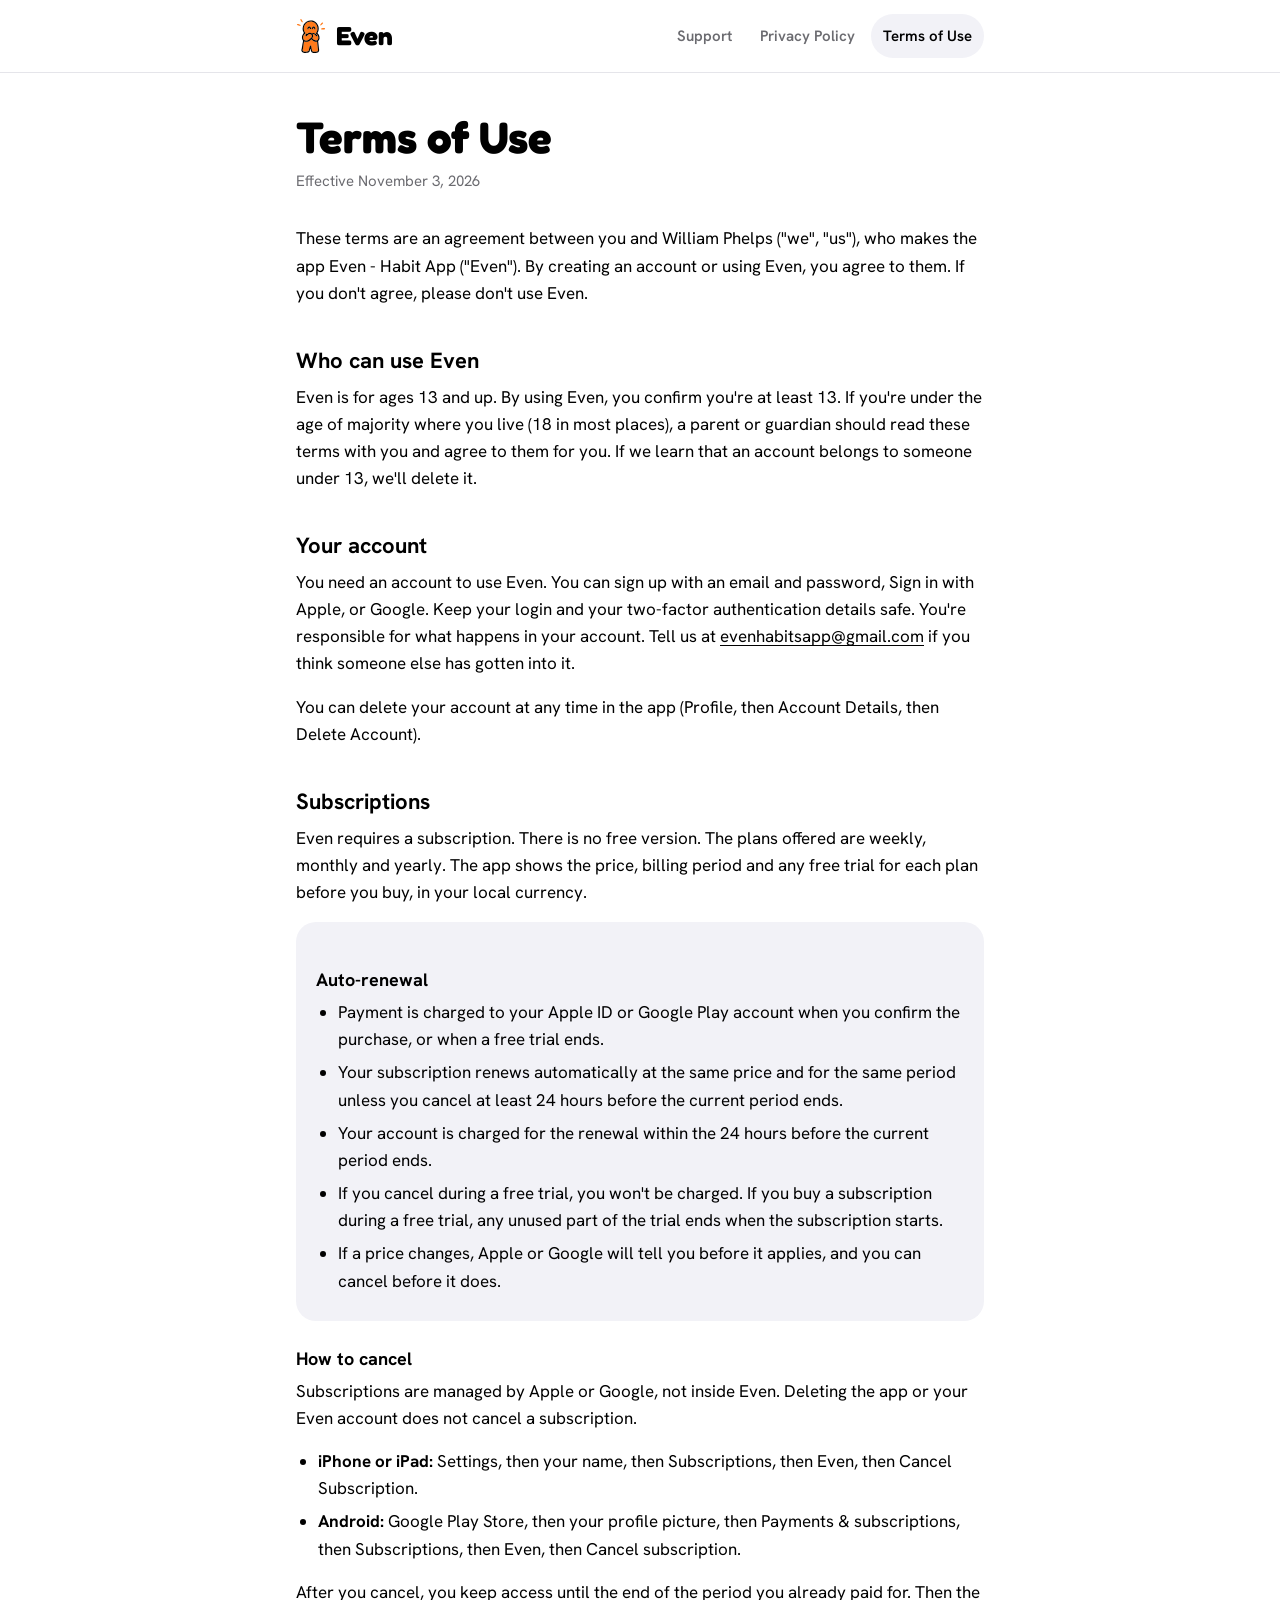
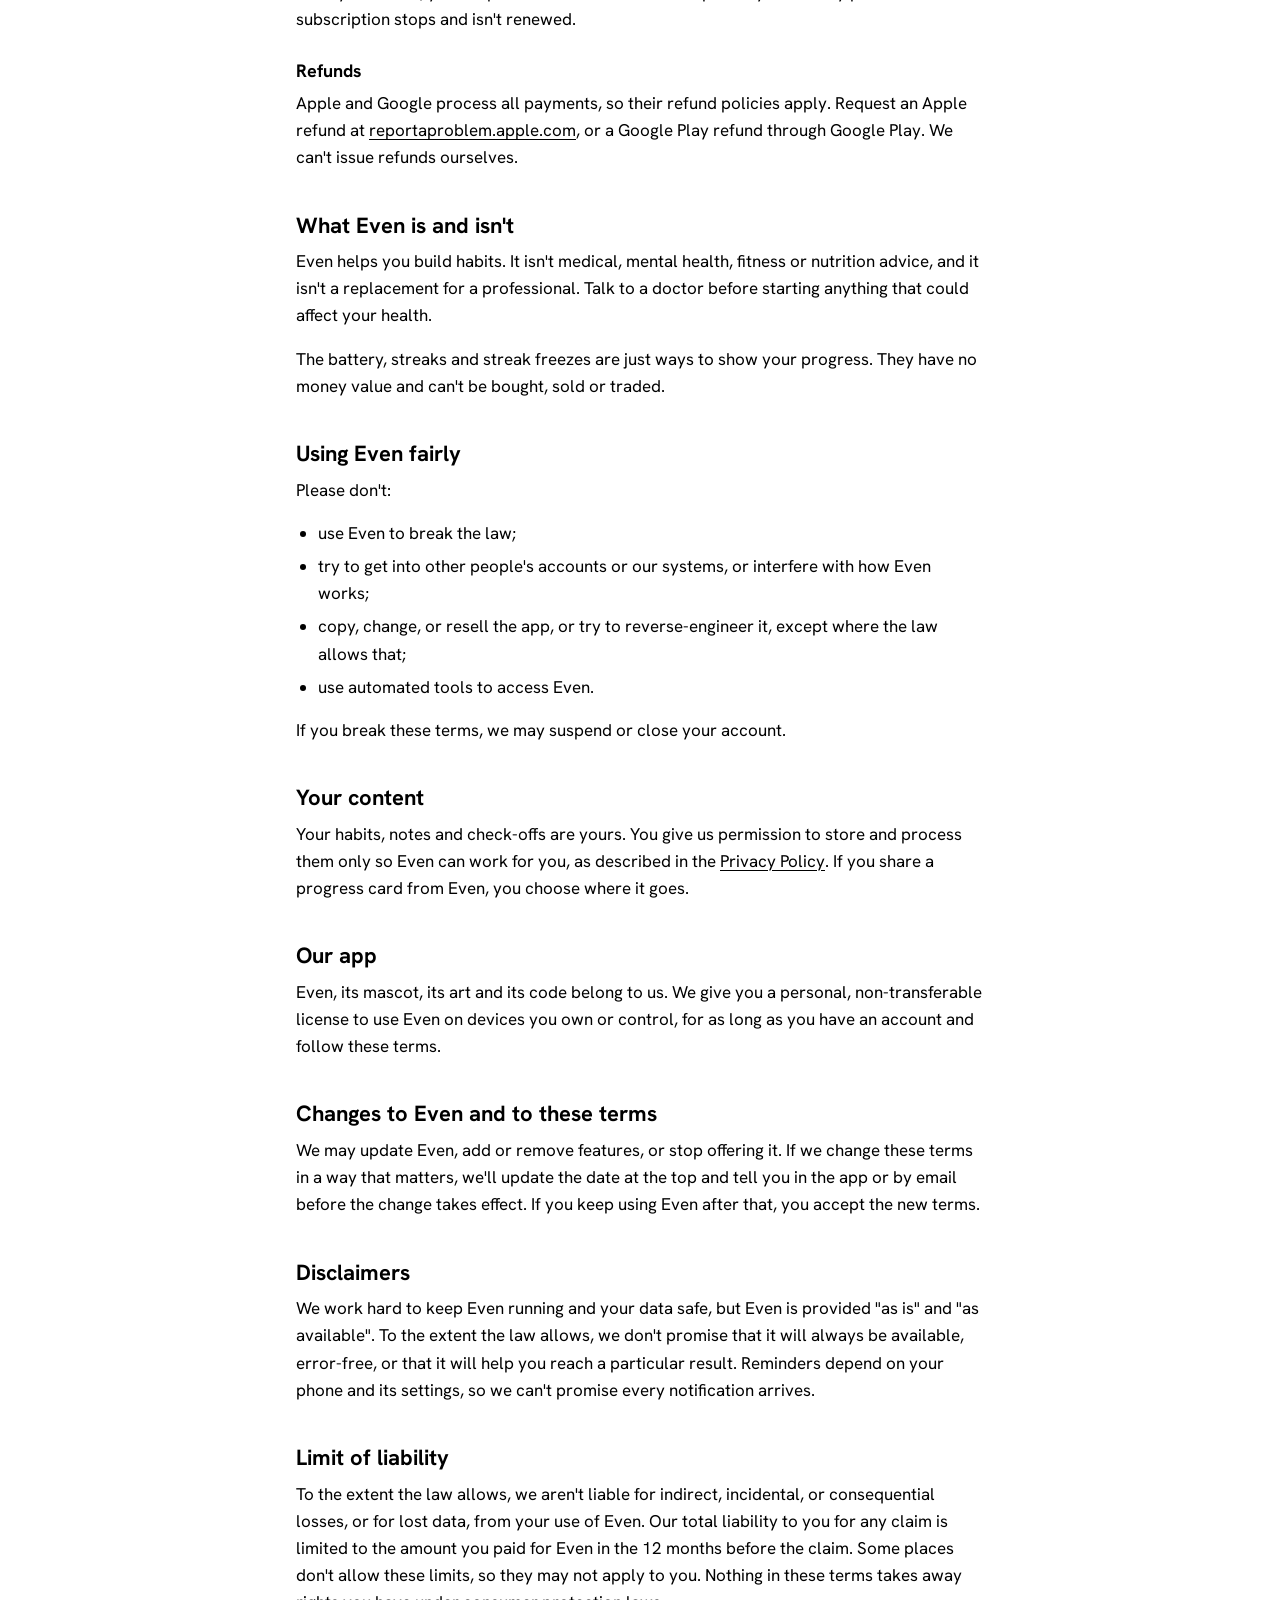
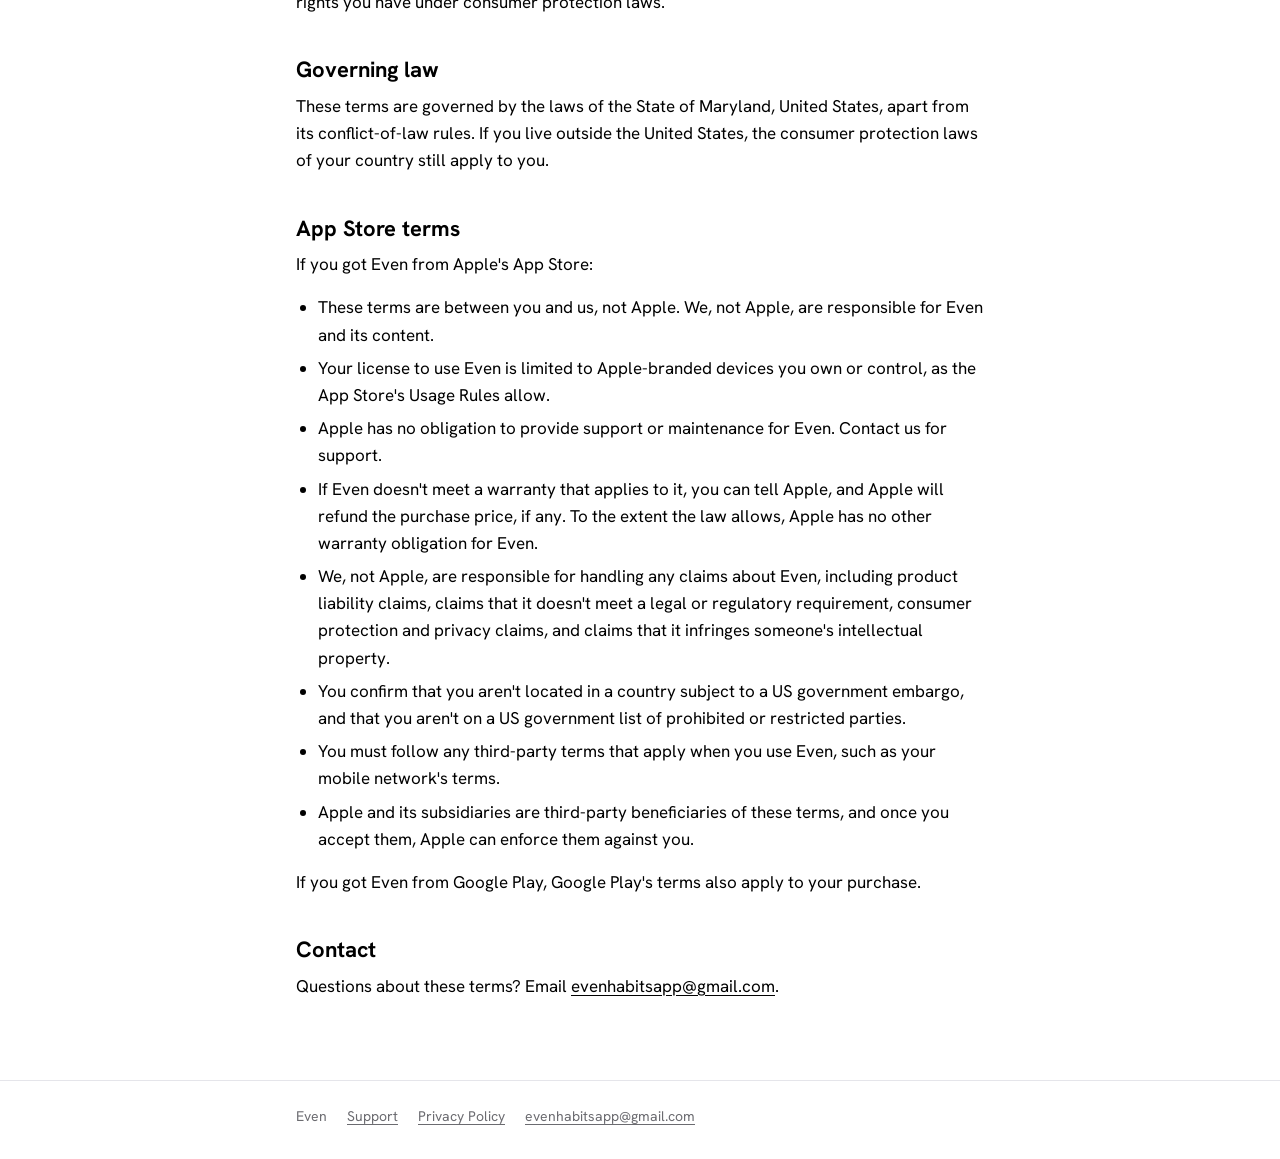
==== terms/index.html @ cf05f794 "Even support site: Support, Privacy Policy and Terms of Use Co-Authored-By: Claude Opus 5.5 <noreply" ====
<!doctype html>
<html lang="en">
<head>
<meta charset="utf-8">
<meta name="viewport" content="width=device-width, initial-scale=1, viewport-fit=cover">
<meta http-equiv="Content-Security-Policy" content="default-src 'none'; style-src 'self'; font-src 'self'; img-src 'self'; base-uri 'none'; form-action 'none'">
<meta name="referrer" content="no-referrer">
<title>Even Terms of Use</title>
<meta name="description" content="The terms for using Even, including auto-renewing subscriptions and how to cancel.">
<link rel="icon" href="../assets/mascot.svg" type="image/svg+xml">
<link rel="stylesheet" href="../assets/style.css">
</head>
<body>
<header class="site-header">
  <div class="wrap">
    <a class="brand" href="../"><img src="../assets/mascot.svg" alt="">Even</a>
    <nav class="site-nav" aria-label="Pages">
      <a href="../">Support</a>
      <a href="../privacy/">Privacy Policy</a>
      <a href="./" aria-current="page">Terms of Use</a>
    </nav>
  </div>
</header>

<main class="wrap">
  <h1>Terms of Use</h1>
  <p class="updated">Effective November 3, 2026</p>

  <p>These terms are an agreement between you and William Phelps ("we", "us"), who makes the app Even - Habit App ("Even"). By creating an account or using Even, you agree to them. If you don't agree, please don't use Even.</p>

  <h2>Who can use Even</h2>
  <p>Even is for ages 13 and up. By using Even, you confirm you're at least 13. If you're under the age of majority where you live (18 in most places), a parent or guardian should read these terms with you and agree to them for you. If we learn that an account belongs to someone under 13, we'll delete it.</p>

  <h2>Your account</h2>
  <p>You need an account to use Even. You can sign up with an email and password, Sign in with Apple, or Google. Keep your login and your two-factor authentication details safe. You're responsible for what happens in your account. Tell us at <a href="mailto:evenhabitsapp@gmail.com">evenhabitsapp@gmail.com</a> if you think someone else has gotten into it.</p>
  <p>You can delete your account at any time in the app (Profile, then Account Details, then Delete Account).</p>

  <h2>Subscriptions</h2>
  <p>Even requires a subscription. There is no free version. The plans offered are weekly, monthly and yearly. The app shows the price, billing period and any free trial for each plan before you buy, in your local currency.</p>

  <div class="card">
    <h3>Auto-renewal</h3>
    <ul>
      <li>Payment is charged to your Apple ID or Google Play account when you confirm the purchase, or when a free trial ends.</li>
      <li>Your subscription renews automatically at the same price and for the same period unless you cancel at least 24 hours before the current period ends.</li>
      <li>Your account is charged for the renewal within the 24 hours before the current period ends.</li>
      <li>If you cancel during a free trial, you won't be charged. If you buy a subscription during a free trial, any unused part of the trial ends when the subscription starts.</li>
      <li>If a price changes, Apple or Google will tell you before it applies, and you can cancel before it does.</li>
    </ul>
  </div>

  <h3>How to cancel</h3>
  <p>Subscriptions are managed by Apple or Google, not inside Even. Deleting the app or your Even account does not cancel a subscription.</p>
  <ul>
    <li><strong>iPhone or iPad:</strong> Settings, then your name, then Subscriptions, then Even, then Cancel Subscription.</li>
    <li><strong>Android:</strong> Google Play Store, then your profile picture, then Payments &amp; subscriptions, then Subscriptions, then Even, then Cancel subscription.</li>
  </ul>
  <p>After you cancel, you keep access until the end of the period you already paid for. Then the subscription stops and isn't renewed.</p>

  <h3>Refunds</h3>
  <p>Apple and Google process all payments, so their refund policies apply. Request an Apple refund at <a href="https://reportaproblem.apple.com">reportaproblem.apple.com</a>, or a Google Play refund through Google Play. We can't issue refunds ourselves.</p>

  <h2>What Even is and isn't</h2>
  <p>Even helps you build habits. It isn't medical, mental health, fitness or nutrition advice, and it isn't a replacement for a professional. Talk to a doctor before starting anything that could affect your health.</p>
  <p>The battery, streaks and streak freezes are just ways to show your progress. They have no money value and can't be bought, sold or traded.</p>

  <h2>Using Even fairly</h2>
  <p>Please don't:</p>
  <ul>
    <li>use Even to break the law;</li>
    <li>try to get into other people's accounts or our systems, or interfere with how Even works;</li>
    <li>copy, change, or resell the app, or try to reverse-engineer it, except where the law allows that;</li>
    <li>use automated tools to access Even.</li>
  </ul>
  <p>If you break these terms, we may suspend or close your account.</p>

  <h2>Your content</h2>
  <p>Your habits, notes and check-offs are yours. You give us permission to store and process them only so Even can work for you, as described in the <a href="../privacy/">Privacy Policy</a>. If you share a progress card from Even, you choose where it goes.</p>

  <h2>Our app</h2>
  <p>Even, its mascot, its art and its code belong to us. We give you a personal, non-transferable license to use Even on devices you own or control, for as long as you have an account and follow these terms.</p>

  <h2>Changes to Even and to these terms</h2>
  <p>We may update Even, add or remove features, or stop offering it. If we change these terms in a way that matters, we'll update the date at the top and tell you in the app or by email before the change takes effect. If you keep using Even after that, you accept the new terms.</p>

  <h2>Disclaimers</h2>
  <p>We work hard to keep Even running and your data safe, but Even is provided "as is" and "as available". To the extent the law allows, we don't promise that it will always be available, error-free, or that it will help you reach a particular result. Reminders depend on your phone and its settings, so we can't promise every notification arrives.</p>

  <h2>Limit of liability</h2>
  <p>To the extent the law allows, we aren't liable for indirect, incidental, or consequential losses, or for lost data, from your use of Even. Our total liability to you for any claim is limited to the amount you paid for Even in the 12 months before the claim. Some places don't allow these limits, so they may not apply to you. Nothing in these terms takes away rights you have under consumer protection laws.</p>

  <h2>Governing law</h2>
  <p>These terms are governed by the laws of the State of Maryland, United States, apart from its conflict-of-law rules. If you live outside the United States, the consumer protection laws of your country still apply to you.</p>

  <h2>App Store terms</h2>
  <p>If you got Even from Apple's App Store:</p>
  <ul>
    <li>These terms are between you and us, not Apple. We, not Apple, are responsible for Even and its content.</li>
    <li>Your license to use Even is limited to Apple-branded devices you own or control, as the App Store's Usage Rules allow.</li>
    <li>Apple has no obligation to provide support or maintenance for Even. Contact us for support.</li>
    <li>If Even doesn't meet a warranty that applies to it, you can tell Apple, and Apple will refund the purchase price, if any. To the extent the law allows, Apple has no other warranty obligation for Even.</li>
    <li>We, not Apple, are responsible for handling any claims about Even, including product liability claims, claims that it doesn't meet a legal or regulatory requirement, consumer protection and privacy claims, and claims that it infringes someone's intellectual property.</li>
    <li>You confirm that you aren't located in a country subject to a US government embargo, and that you aren't on a US government list of prohibited or restricted parties.</li>
    <li>You must follow any third-party terms that apply when you use Even, such as your mobile network's terms.</li>
    <li>Apple and its subsidiaries are third-party beneficiaries of these terms, and once you accept them, Apple can enforce them against you.</li>
  </ul>
  <p>If you got Even from Google Play, Google Play's terms also apply to your purchase.</p>

  <h2>Contact</h2>
  <p>Questions about these terms? Email <a href="mailto:evenhabitsapp@gmail.com">evenhabitsapp@gmail.com</a>.</p>
</main>

<footer class="site-footer">
  <div class="wrap">
    <span>Even</span>
    <a href="../">Support</a>
    <a href="../privacy/">Privacy Policy</a>
    <a href="mailto:evenhabitsapp@gmail.com">evenhabitsapp@gmail.com</a>
  </div>
</footer>
</body>
</html>
---- assets/style.css ----
/* Even's support site. Same tokens as the app (theme.ts): plain, iOS-style,
   light or dark from the device setting. Fonts are served from this site
   (SIL Open Font License, see assets/fonts/), nothing loads from elsewhere. */

@font-face { font-family: "Hanken Grotesk"; src: url("fonts/HankenGrotesk_400Regular.ttf") format("truetype"); font-weight: 400; font-display: swap; }
@font-face { font-family: "Hanken Grotesk"; src: url("fonts/HankenGrotesk_600SemiBold.ttf") format("truetype"); font-weight: 600; font-display: swap; }
@font-face { font-family: "Hanken Grotesk"; src: url("fonts/HankenGrotesk_700Bold.ttf") format("truetype"); font-weight: 700; font-display: swap; }
@font-face { font-family: "Fredoka"; src: url("fonts/Fredoka_700Bold.ttf") format("truetype"); font-weight: 700; font-display: swap; }

:root {
  --bg: #FFFFFF;
  --surface: #F2F2F7;
  --ink: #000000;
  --ink-muted: #6B6B70;
  --separator: #E5E5EA;
  --orange: #FF7A1A;
  --on-orange: #000000;
  --body: "Hanken Grotesk", -apple-system, BlinkMacSystemFont, "Segoe UI", Roboto, sans-serif;
  --display: "Fredoka", "Hanken Grotesk", -apple-system, sans-serif;
  color-scheme: light dark;
}

@media (prefers-color-scheme: dark) {
  :root {
    --bg: #1C1C1E;
    --surface: #2C2C2E;
    --ink: #FFFFFF;
    --ink-muted: #A1A1A6;
    --separator: #3A3A3C;
  }
}

* { box-sizing: border-box; }

html { -webkit-text-size-adjust: 100%; }

body {
  margin: 0;
  background: var(--bg);
  color: var(--ink);
  font-family: var(--body);
  font-size: 17px;
  line-height: 1.6;
}

.wrap {
  max-width: 720px;
  margin: 0 auto;
  padding-left: max(16px, env(safe-area-inset-left));
  padding-right: max(16px, env(safe-area-inset-right));
}

a { color: inherit; text-decoration-thickness: 1px; text-underline-offset: 3px; overflow-wrap: anywhere; }
a:focus-visible { outline: 2px solid var(--orange); outline-offset: 2px; border-radius: 4px; }

/* Header: wordmark and the three pages */
.site-header { border-bottom: 1px solid var(--separator); }
.site-header .wrap {
  display: flex;
  flex-wrap: wrap;
  align-items: center;
  justify-content: space-between;
  gap: 8px 24px;
  padding-block: 14px;
}
.brand {
  display: flex;
  align-items: center;
  gap: 10px;
  font-family: var(--display);
  font-weight: 700;
  font-size: 26px;
  text-decoration: none;
}
.brand img { width: 30px; height: auto; }
.site-nav { display: flex; gap: 4px; flex-wrap: wrap; }
.site-nav a {
  font-weight: 600;
  font-size: 15px;
  text-decoration: none;
  color: var(--ink-muted);
  padding: 10px 12px;
  min-height: 44px;
  display: inline-flex;
  align-items: center;
  border-radius: 999px;
}
.site-nav a:hover { color: var(--ink); }
.site-nav a[aria-current="page"] { color: var(--ink); background: var(--surface); }

/* Page body */
main { padding-block: 40px 64px; }
h1 {
  font-family: var(--display);
  font-weight: 700;
  font-size: clamp(32px, 6vw, 44px);
  line-height: 1.1;
  margin: 0 0 8px;
  text-wrap: balance;
}
.updated { color: var(--ink-muted); font-size: 15px; margin: 0 0 32px; }
.lede { font-size: 19px; margin: 0 0 32px; }
h2 { font-size: 22px; font-weight: 700; line-height: 1.3; margin: 40px 0 8px; text-wrap: balance; }
h3 { font-size: 18px; font-weight: 700; margin: 24px 0 4px; }
p, ul, ol { margin: 0 0 16px; }
ul, ol { padding-left: 22px; }
li { margin-bottom: 6px; }
strong { font-weight: 700; }

/* Flat cards, radius 20, no outline or shadow (like the app) */
.card { background: var(--surface); border-radius: 20px; padding: 20px; margin: 0 0 16px; }
.card > :last-child { margin-bottom: 0; }

.contact { display: flex; flex-wrap: wrap; align-items: center; gap: 16px; }
.contact img { width: 72px; height: auto; flex: none; }
.contact div { flex: 1; min-width: 200px; }
.email { font-weight: 700; font-size: 19px; word-break: break-all; }

.button {
  display: inline-flex;
  align-items: center;
  justify-content: center;
  min-height: 48px;
  padding: 0 24px;
  border-radius: 999px;
  background: var(--orange);
  color: var(--on-orange);
  font-weight: 700;
  text-decoration: none;
}

/* Data table: wide content scrolls in its own box */
.table-scroll { overflow-x: auto; margin: 0 0 16px; }
table { border-collapse: collapse; width: 100%; min-width: 520px; font-size: 15px; }
th, td { text-align: left; vertical-align: top; padding: 10px 12px 10px 0; border-bottom: 1px solid var(--separator); }
th { font-weight: 700; }

.site-footer { border-top: 1px solid var(--separator); color: var(--ink-muted); font-size: 14px; }
.site-footer .wrap { padding-block: 24px 32px; display: flex; flex-wrap: wrap; gap: 8px 20px; }
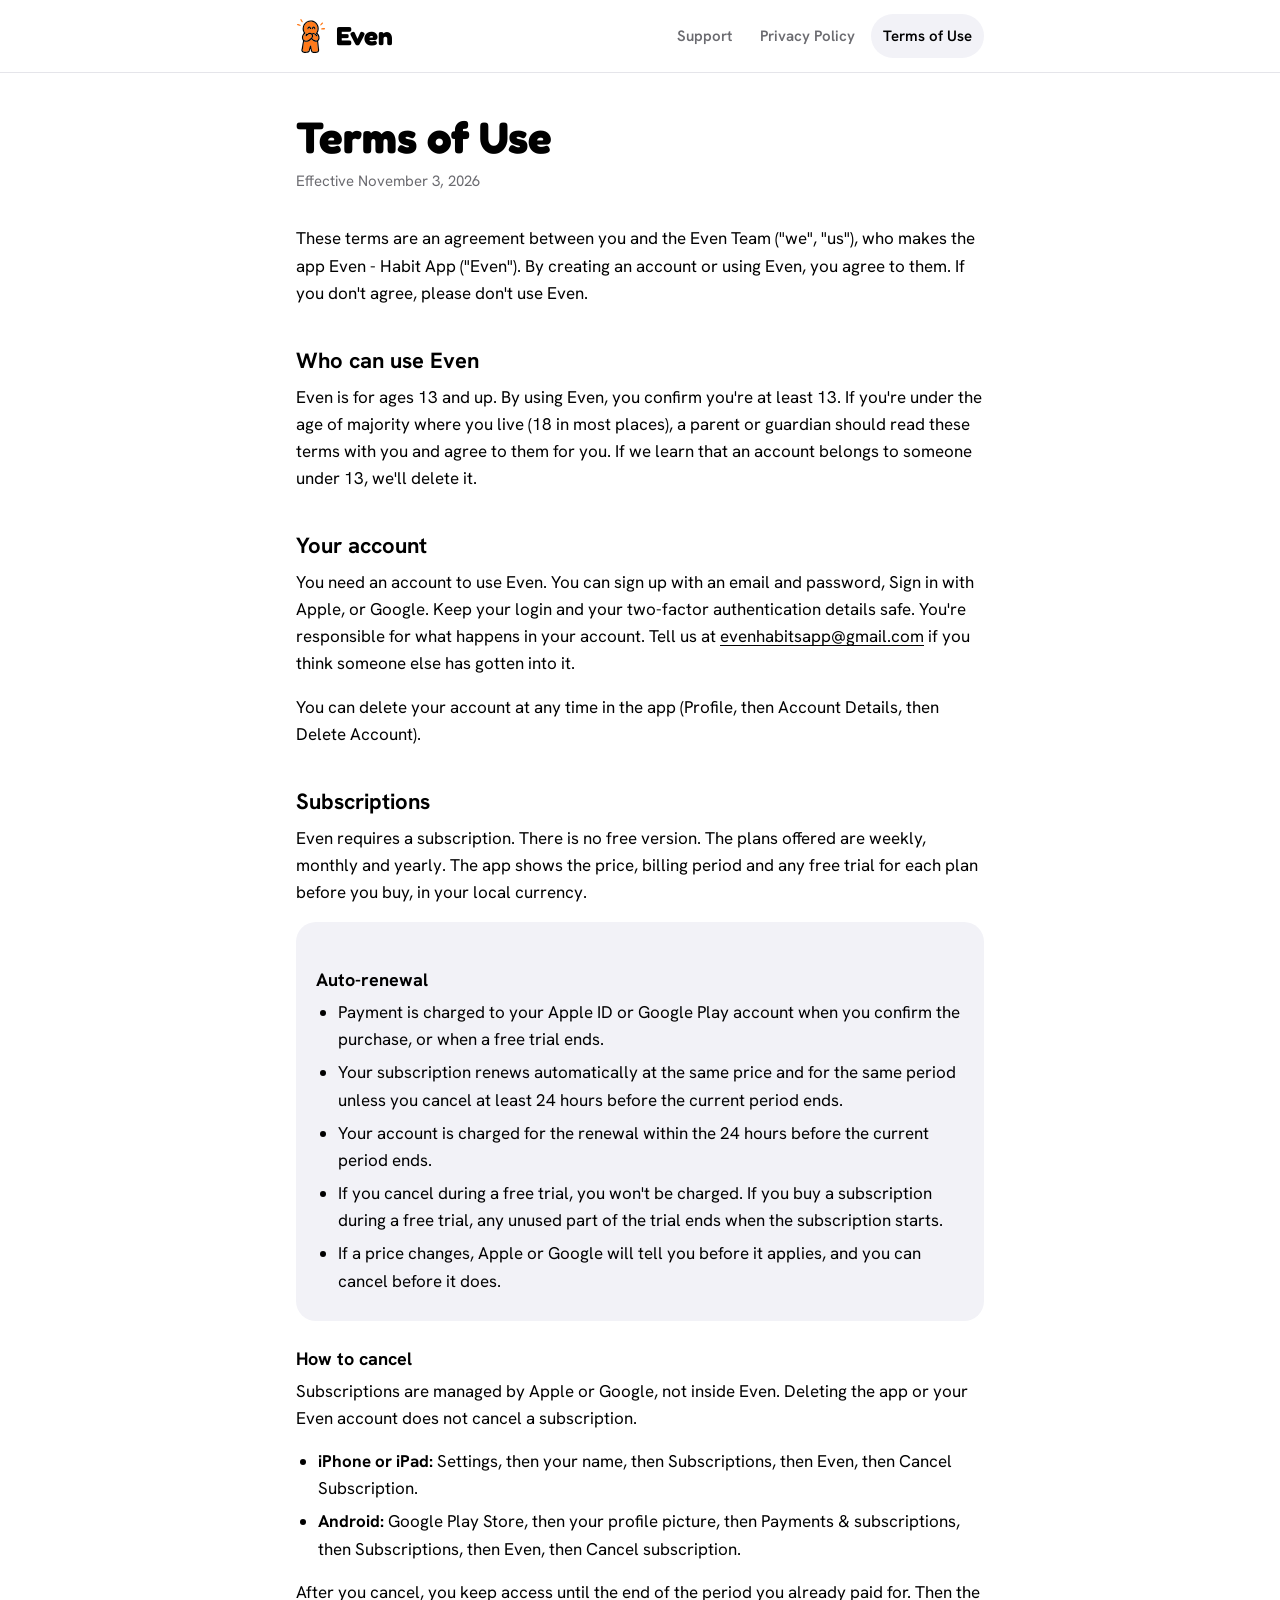
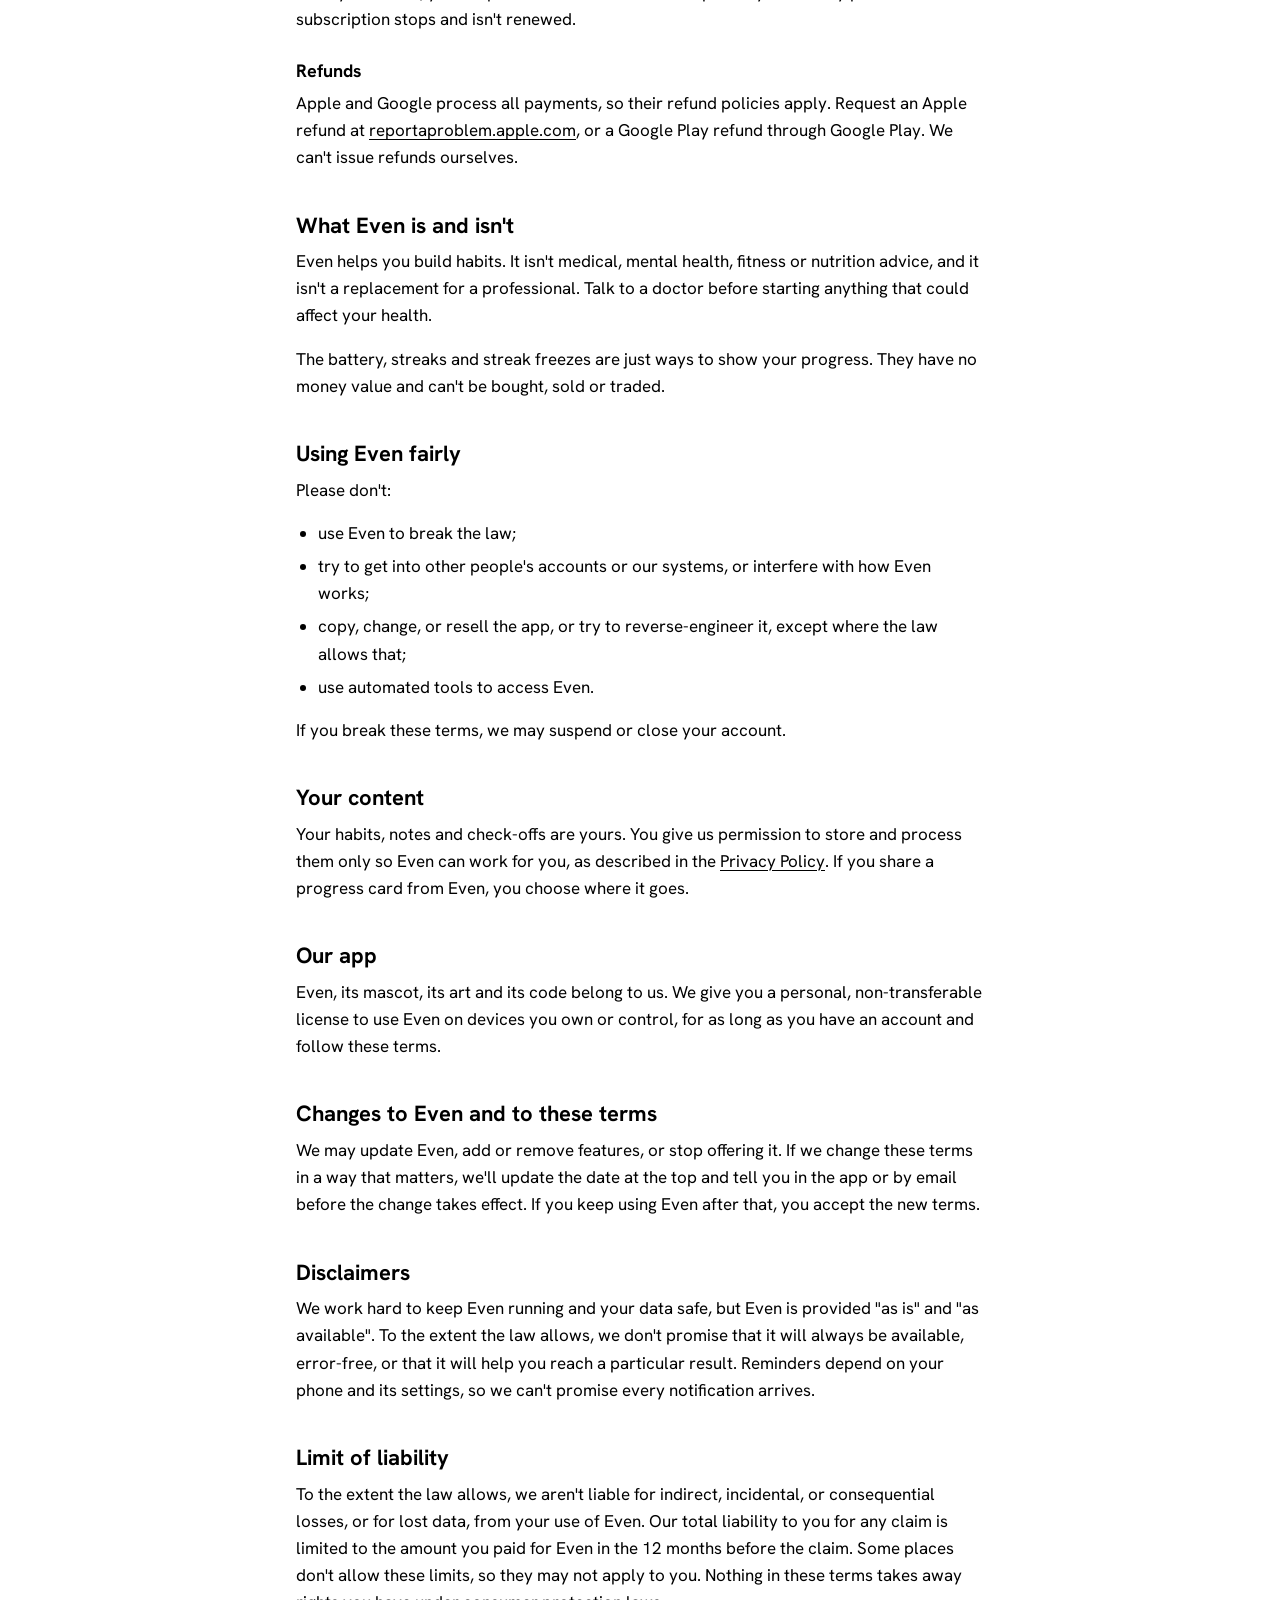
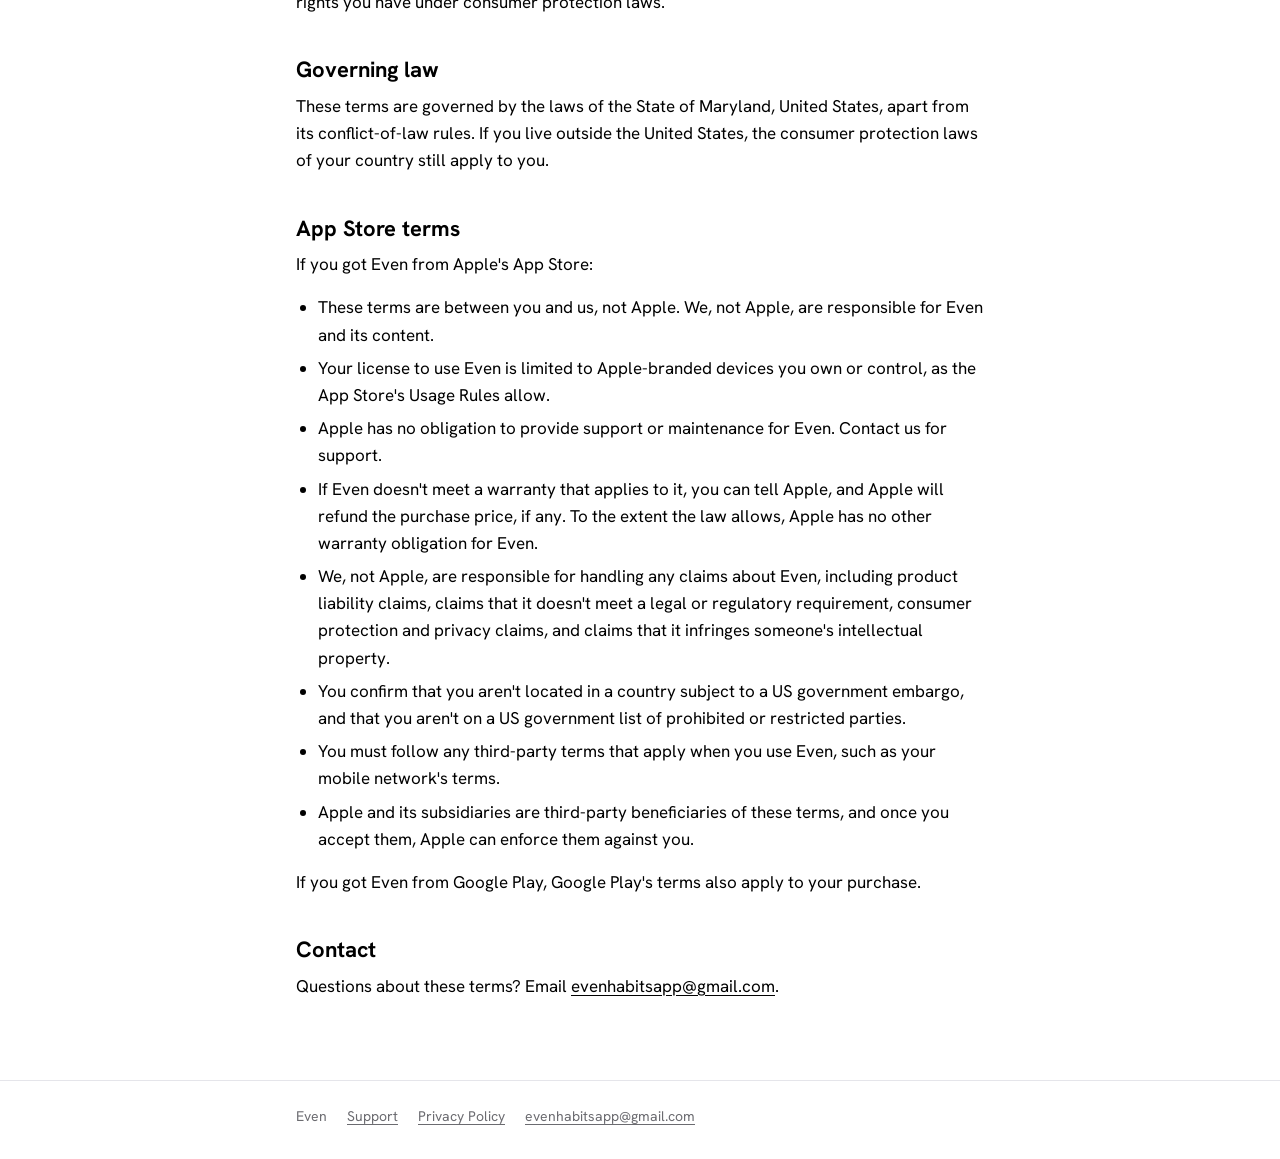
==== commit f5effbe7: "Update index.html" ====
--- a/terms/index.html
+++ b/terms/index.html
@@ -26,7 +26,7 @@
   <h1>Terms of Use</h1>
   <p class="updated">Effective November 3, 2026</p>
 
-  <p>These terms are an agreement between you and William Phelps ("we", "us"), who makes the app Even - Habit App ("Even"). By creating an account or using Even, you agree to them. If you don't agree, please don't use Even.</p>
+  <p>These terms are an agreement between you and the Even Team ("we", "us"), who makes the app Even - Habit App ("Even"). By creating an account or using Even, you agree to them. If you don't agree, please don't use Even.</p>
 
   <h2>Who can use Even</h2>
   <p>Even is for ages 13 and up. By using Even, you confirm you're at least 13. If you're under the age of majority where you live (18 in most places), a parent or guardian should read these terms with you and agree to them for you. If we learn that an account belongs to someone under 13, we'll delete it.</p>
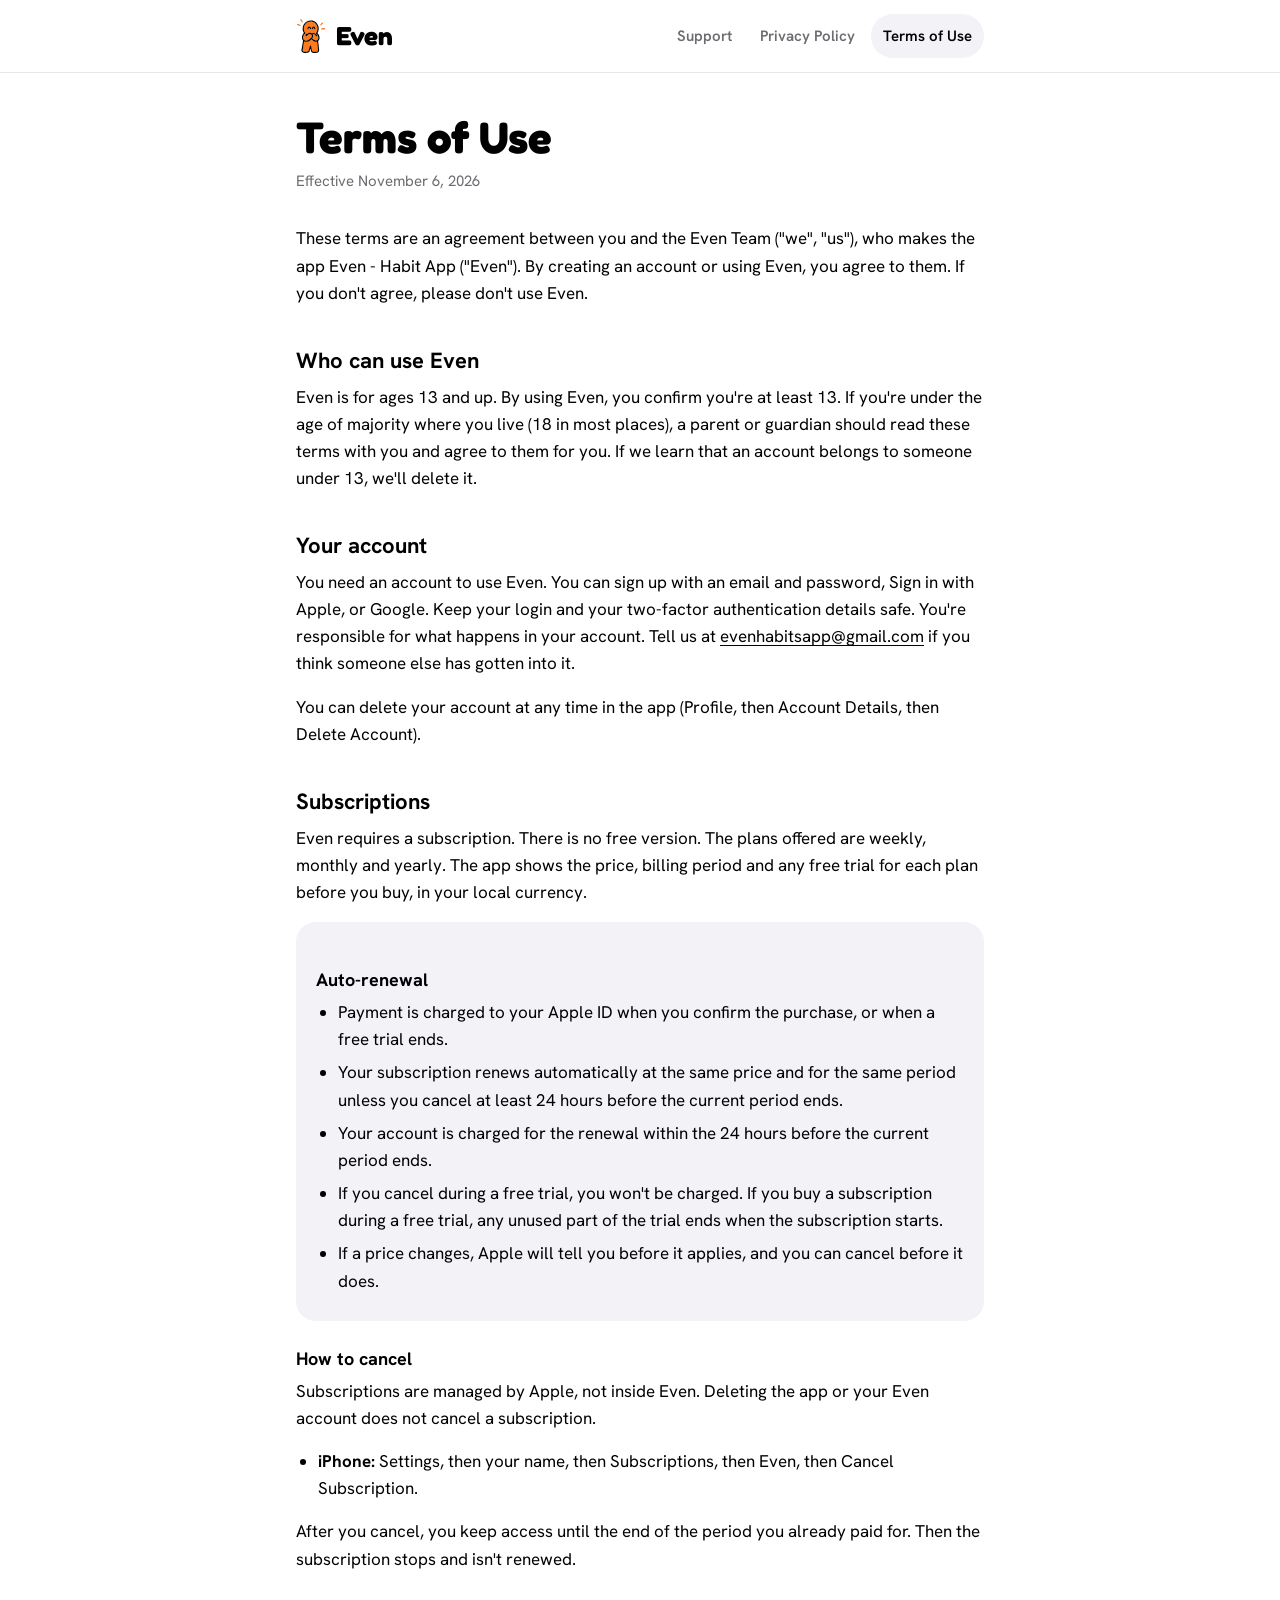
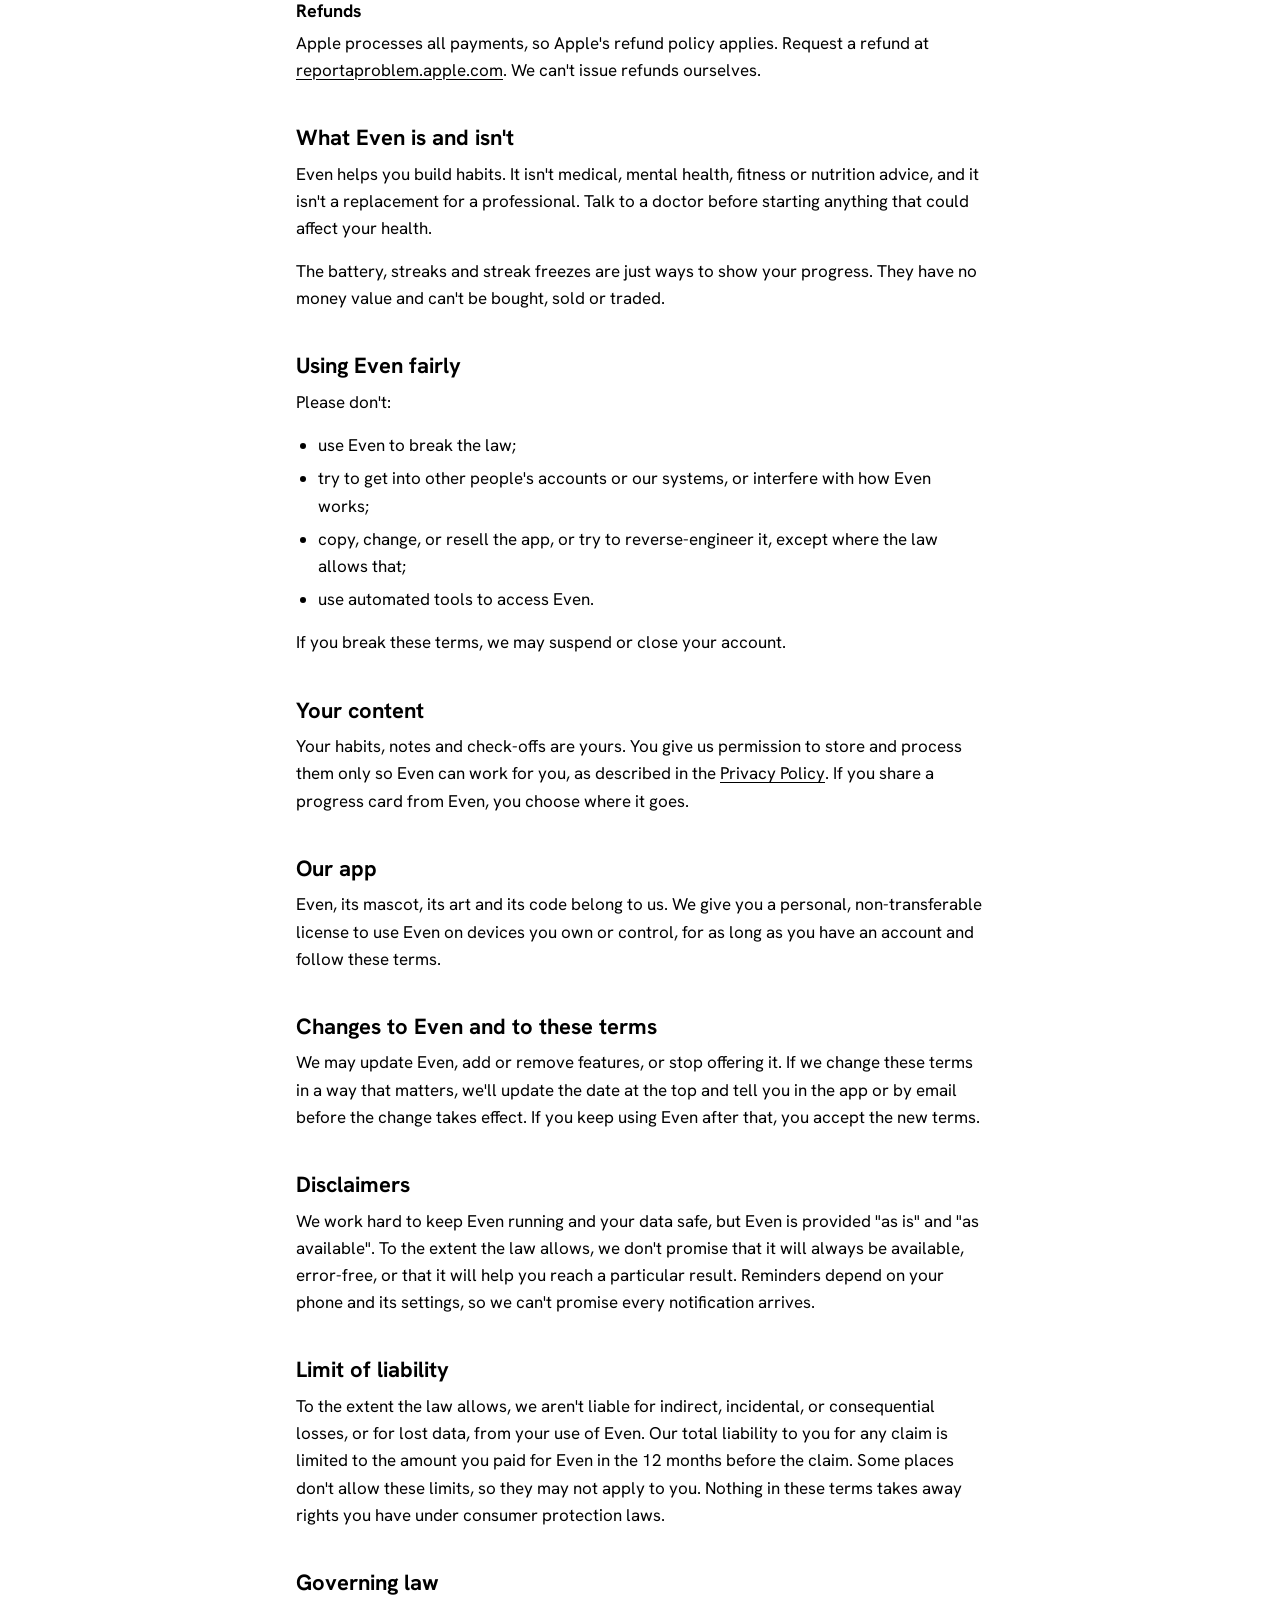
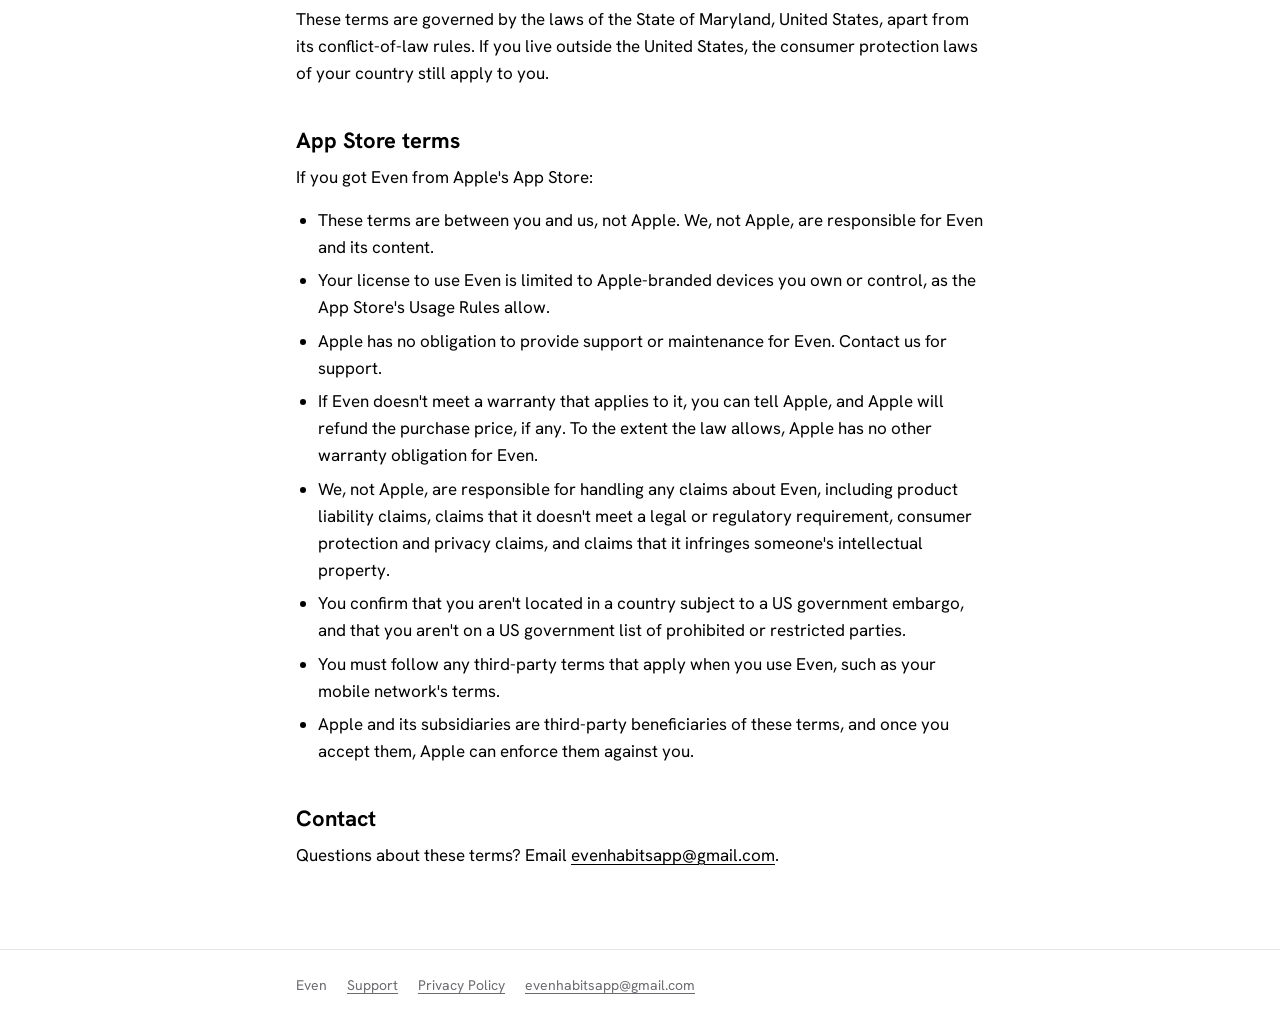
==== commit 56d23844: "Terms: iOS only (remove Google Play and Android wording), effective November 6, 2026" ====
--- a/terms/index.html
+++ b/terms/index.html
@@ -24,7 +24,7 @@
 
 <main class="wrap">
   <h1>Terms of Use</h1>
-  <p class="updated">Effective November 3, 2026</p>
+  <p class="updated">Effective November 6, 2026</p>
 
   <p>These terms are an agreement between you and the Even Team ("we", "us"), who makes the app Even - Habit App ("Even"). By creating an account or using Even, you agree to them. If you don't agree, please don't use Even.</p>
 
@@ -41,24 +41,23 @@
   <div class="card">
     <h3>Auto-renewal</h3>
     <ul>
-      <li>Payment is charged to your Apple ID or Google Play account when you confirm the purchase, or when a free trial ends.</li>
+      <li>Payment is charged to your Apple ID when you confirm the purchase, or when a free trial ends.</li>
       <li>Your subscription renews automatically at the same price and for the same period unless you cancel at least 24 hours before the current period ends.</li>
       <li>Your account is charged for the renewal within the 24 hours before the current period ends.</li>
       <li>If you cancel during a free trial, you won't be charged. If you buy a subscription during a free trial, any unused part of the trial ends when the subscription starts.</li>
-      <li>If a price changes, Apple or Google will tell you before it applies, and you can cancel before it does.</li>
+      <li>If a price changes, Apple will tell you before it applies, and you can cancel before it does.</li>
     </ul>
   </div>
 
   <h3>How to cancel</h3>
-  <p>Subscriptions are managed by Apple or Google, not inside Even. Deleting the app or your Even account does not cancel a subscription.</p>
+  <p>Subscriptions are managed by Apple, not inside Even. Deleting the app or your Even account does not cancel a subscription.</p>
   <ul>
-    <li><strong>iPhone or iPad:</strong> Settings, then your name, then Subscriptions, then Even, then Cancel Subscription.</li>
-    <li><strong>Android:</strong> Google Play Store, then your profile picture, then Payments &amp; subscriptions, then Subscriptions, then Even, then Cancel subscription.</li>
+    <li><strong>iPhone:</strong> Settings, then your name, then Subscriptions, then Even, then Cancel Subscription.</li>
   </ul>
   <p>After you cancel, you keep access until the end of the period you already paid for. Then the subscription stops and isn't renewed.</p>
 
   <h3>Refunds</h3>
-  <p>Apple and Google process all payments, so their refund policies apply. Request an Apple refund at <a href="https://reportaproblem.apple.com">reportaproblem.apple.com</a>, or a Google Play refund through Google Play. We can't issue refunds ourselves.</p>
+  <p>Apple processes all payments, so Apple's refund policy applies. Request a refund at <a href="https://reportaproblem.apple.com">reportaproblem.apple.com</a>. We can't issue refunds ourselves.</p>
 
   <h2>What Even is and isn't</h2>
   <p>Even helps you build habits. It isn't medical, mental health, fitness or nutrition advice, and it isn't a replacement for a professional. Talk to a doctor before starting anything that could affect your health.</p>
@@ -104,7 +103,6 @@
     <li>You must follow any third-party terms that apply when you use Even, such as your mobile network's terms.</li>
     <li>Apple and its subsidiaries are third-party beneficiaries of these terms, and once you accept them, Apple can enforce them against you.</li>
   </ul>
-  <p>If you got Even from Google Play, Google Play's terms also apply to your purchase.</p>
 
   <h2>Contact</h2>
   <p>Questions about these terms? Email <a href="mailto:evenhabitsapp@gmail.com">evenhabitsapp@gmail.com</a>.</p>
